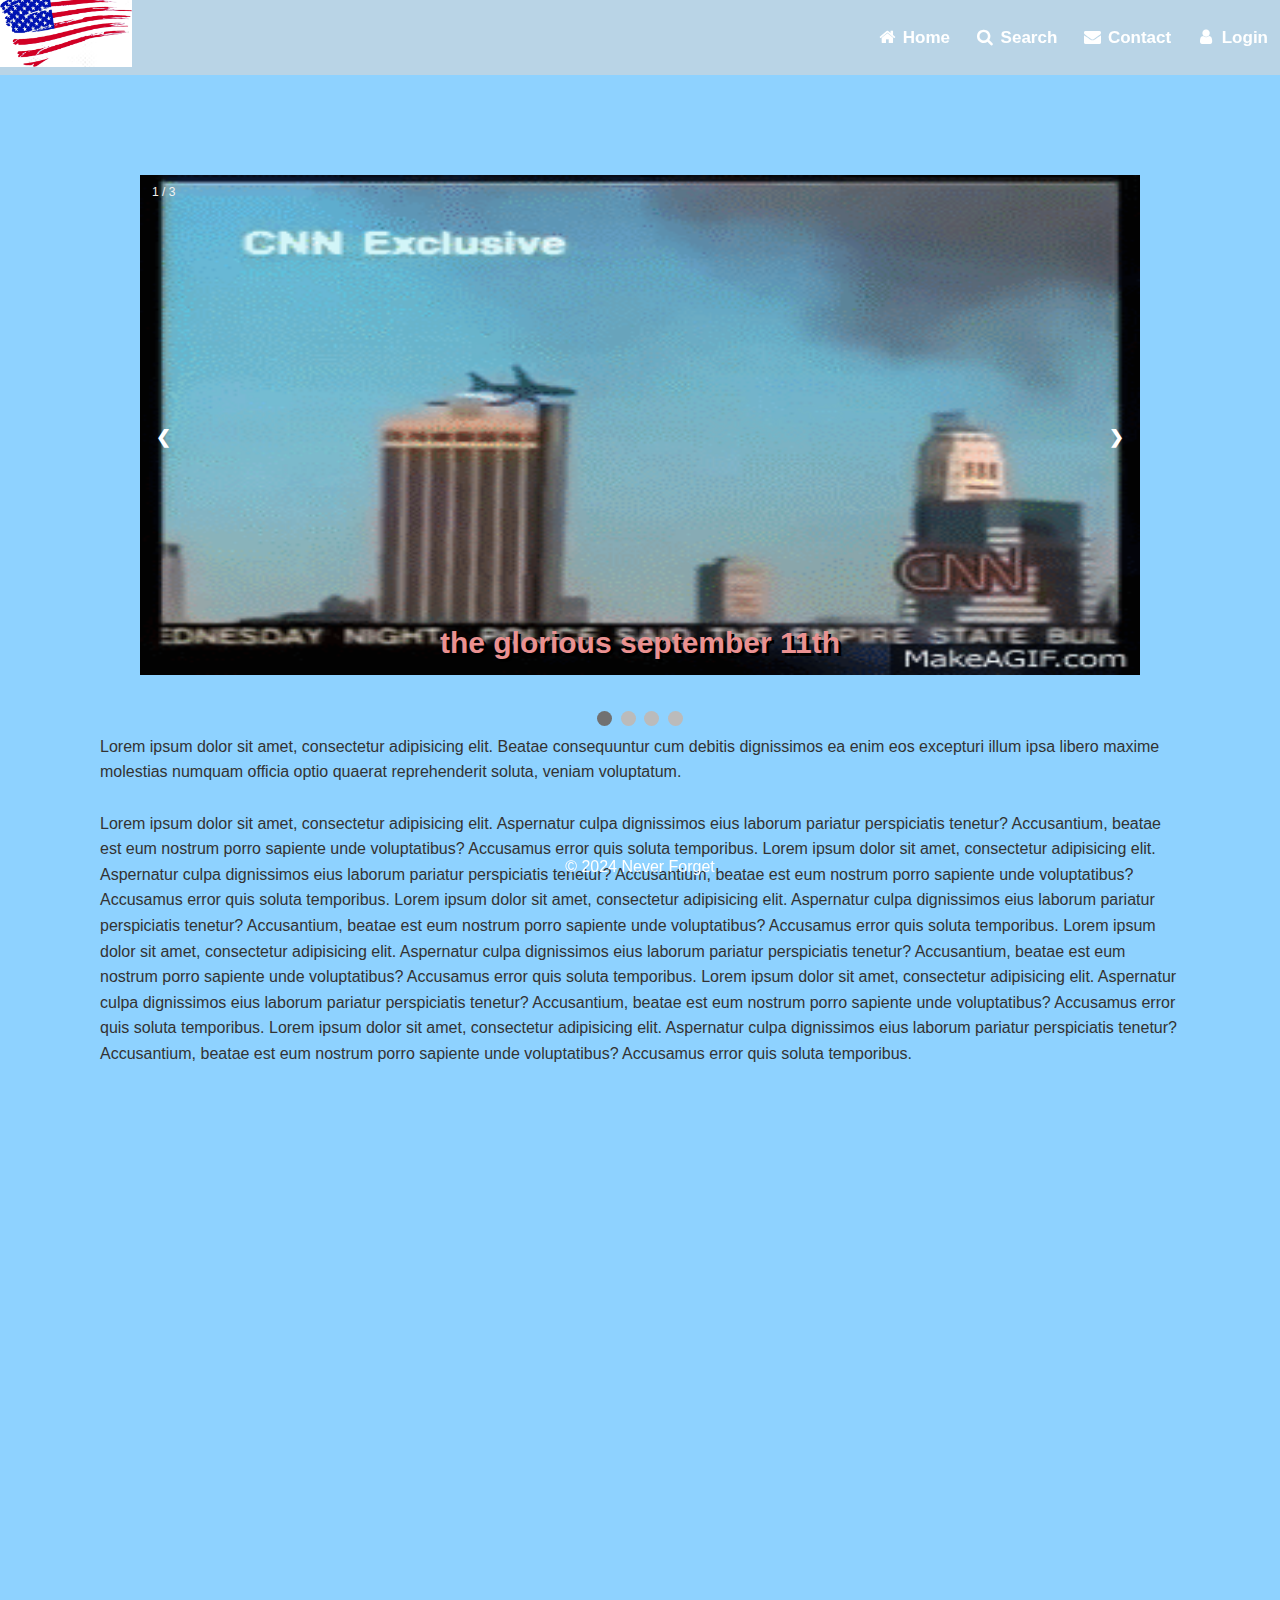
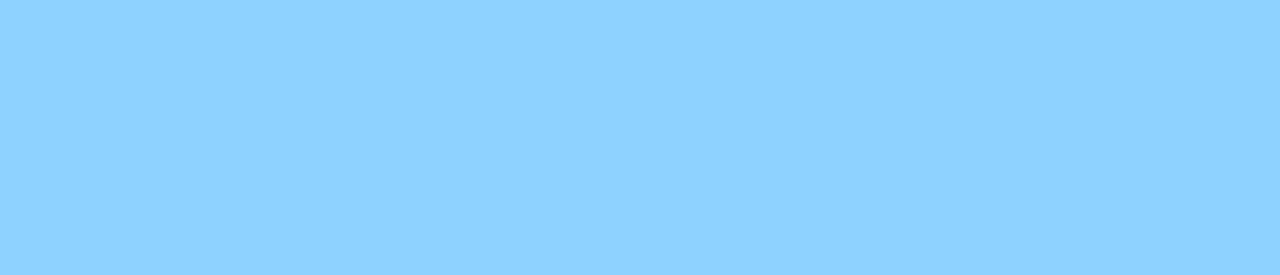
==== HTML/index.html @ 96ec8a57 "login and sign up" ====
<!DOCTYPE html>
<html lang="en">
<head >
    <meta charset="UTF-8">
    <meta name="viewport" content="width=device-width, initial-scale=1.0">
    <title>My Online Shop</title>
    <link rel="stylesheet" href="../CSS/main%20style.css">
    <link rel="stylesheet" href="https://cdnjs.cloudflare.com/ajax/libs/font-awesome/4.7.0/css/font-awesome.min.css">
    <script src="../JS/backgroundScript.js"></script>

</head>
<body>
<header>
<h1>

    <div class="navbar">
        <div>
            <img id="may god bless america" src="../IMAGES/logo.png">
        </div>
        <div>

            <a href="login.html" target="_self"><i class="fa fa-fw fa-user"></i> Login</a>
            <a href="#"><i class="fa fa-fw fa-envelope"></i> Contact</a>
            <a href="#"><i class="fa fa-fw fa-search"></i> Search</a>
            <a class="#" href="#"><i class="fa fa-fw fa-home"></i> Home</a>
        </div>
    </div>
</h1>
</header>

<main style="padding: 100px" class="content">
    <div align="center">
        <div class="slideshow-container">

            <!-- Full-width images with number and caption text -->
            <div class="mySlides fade">
                <div class="numbertext">1 / 3</div>
                <img src="../IMAGES/9_11_WTC_South_Tower_Plane_Crash.gif" style="width:100%; height: 500px;" >
                <div class="text">the glorious september 11th</div>
            </div>

            <div class="mySlides fade">
                <div class="numbertext">2 / 3</div>
                <img src="../IMAGES/great%20depression.webp" style="width:100%; height: 500px;">
                <div class="text">the great depression &hearts;</div>
            </div>

            <div class="mySlides fade">
                <div class="numbertext">3 / 3</div>
                <img src="../IMAGES/kennedy%20snip.gif" style="width:100%; height: 500px;">
                <div class="text">kennedy head blown into bits </div>
            </div>

            <div class="mySlides fade">
                <div class="numbertext">4 / 4</div>
                <iframe STYLE="width: 100%; height:500px;" width="560" height="315" src="https://www.youtube.com/embed/mQ5khClAFIo" frameborder="0"
                        allow="accelerometer; autoplay; clipboard-write; encrypted-media; gyroscope; picture-in-picture"
                        allowfullscreen></iframe>
                <div class="text">GET UP COCK SUCKERS IT'S ALL OVER</div>
            </div>



            <!-- Next and previous buttons -->
            <a class="prev" onclick="plusSlides(-1)">&#10094;</a>
            <a class="next" onclick="plusSlides(1)">&#10095;</a>
        </div>
        <br>

        <!-- The dots/circles -->
        <div style="text-align:center">
            <span class="dot" onclick="currentSlide(1)"></span>
            <span class="dot" onclick="currentSlide(2)"></span>
            <span class="dot" onclick="currentSlide(3)"></span>
            <span class="dot" onclick="currentSlide(4)"></span>
        </div>
    </div>
    <div>
        <p>
            Lorem ipsum dolor sit amet, consectetur adipisicing elit. Beatae consequuntur cum debitis dignissimos ea enim eos excepturi illum ipsa libero maxime molestias numquam officia optio quaerat reprehenderit soluta, veniam voluptatum.
            <br>
            <br>
            Lorem ipsum dolor sit amet, consectetur adipisicing elit. Aspernatur culpa dignissimos eius laborum pariatur perspiciatis tenetur? Accusantium, beatae est eum nostrum porro sapiente unde voluptatibus? Accusamus error quis soluta temporibus.
            Lorem ipsum dolor sit amet, consectetur adipisicing elit. Aspernatur culpa dignissimos eius laborum pariatur perspiciatis tenetur? Accusantium, beatae est eum nostrum porro sapiente unde voluptatibus? Accusamus error quis soluta temporibus.
            Lorem ipsum dolor sit amet, consectetur adipisicing elit. Aspernatur culpa dignissimos eius laborum pariatur perspiciatis tenetur? Accusantium, beatae est eum nostrum porro sapiente unde voluptatibus? Accusamus error quis soluta temporibus.
            Lorem ipsum dolor sit amet, consectetur adipisicing elit. Aspernatur culpa dignissimos eius laborum pariatur perspiciatis tenetur? Accusantium, beatae est eum nostrum porro sapiente unde voluptatibus? Accusamus error quis soluta temporibus.
            Lorem ipsum dolor sit amet, consectetur adipisicing elit. Aspernatur culpa dignissimos eius laborum pariatur perspiciatis tenetur? Accusantium, beatae est eum nostrum porro sapiente unde voluptatibus? Accusamus error quis soluta temporibus.
            Lorem ipsum dolor sit amet, consectetur adipisicing elit. Aspernatur culpa dignissimos eius laborum pariatur perspiciatis tenetur? Accusantium, beatae est eum nostrum porro sapiente unde voluptatibus? Accusamus error quis soluta temporibus.
        </p>
    </div>
</main>

<footer>
    <p>&copy; 2024 Never Forget</p>
</footer>
<script src="../JS/slideshow.js"></script>
</body>
</html>
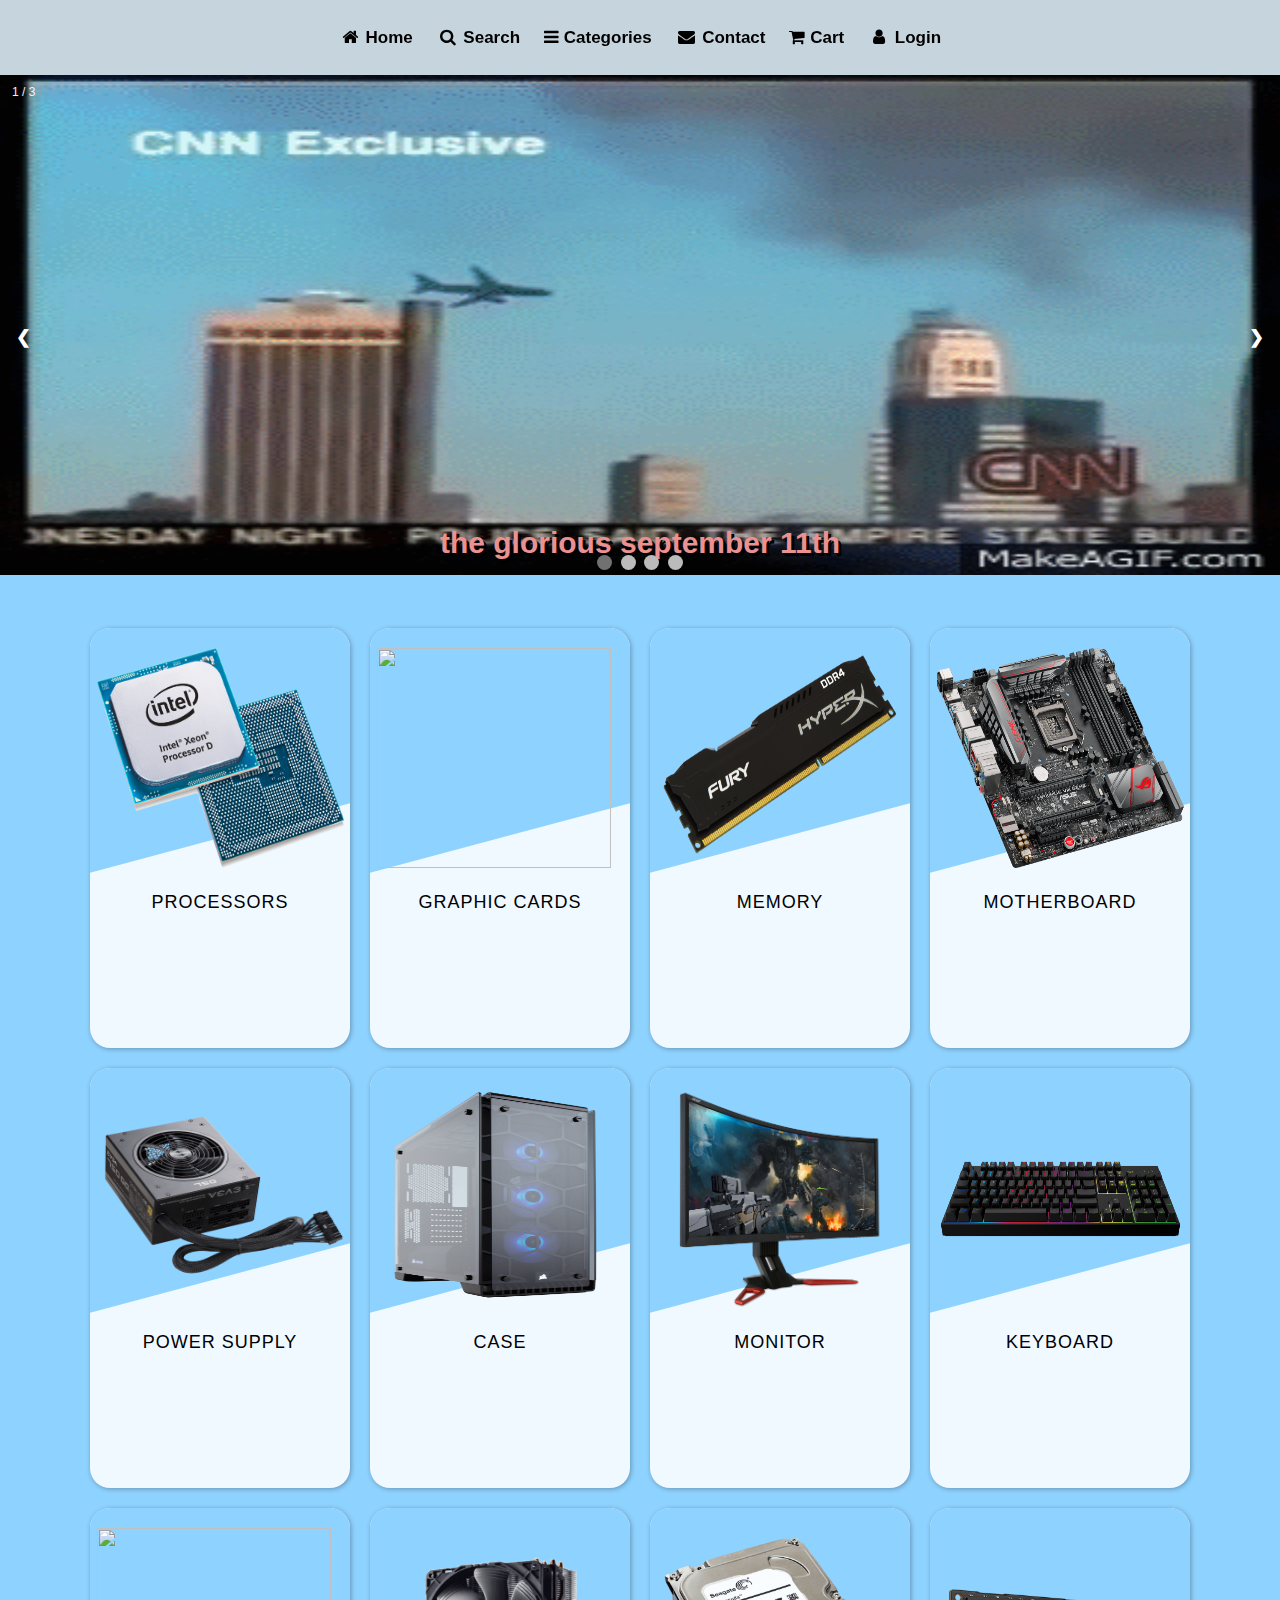
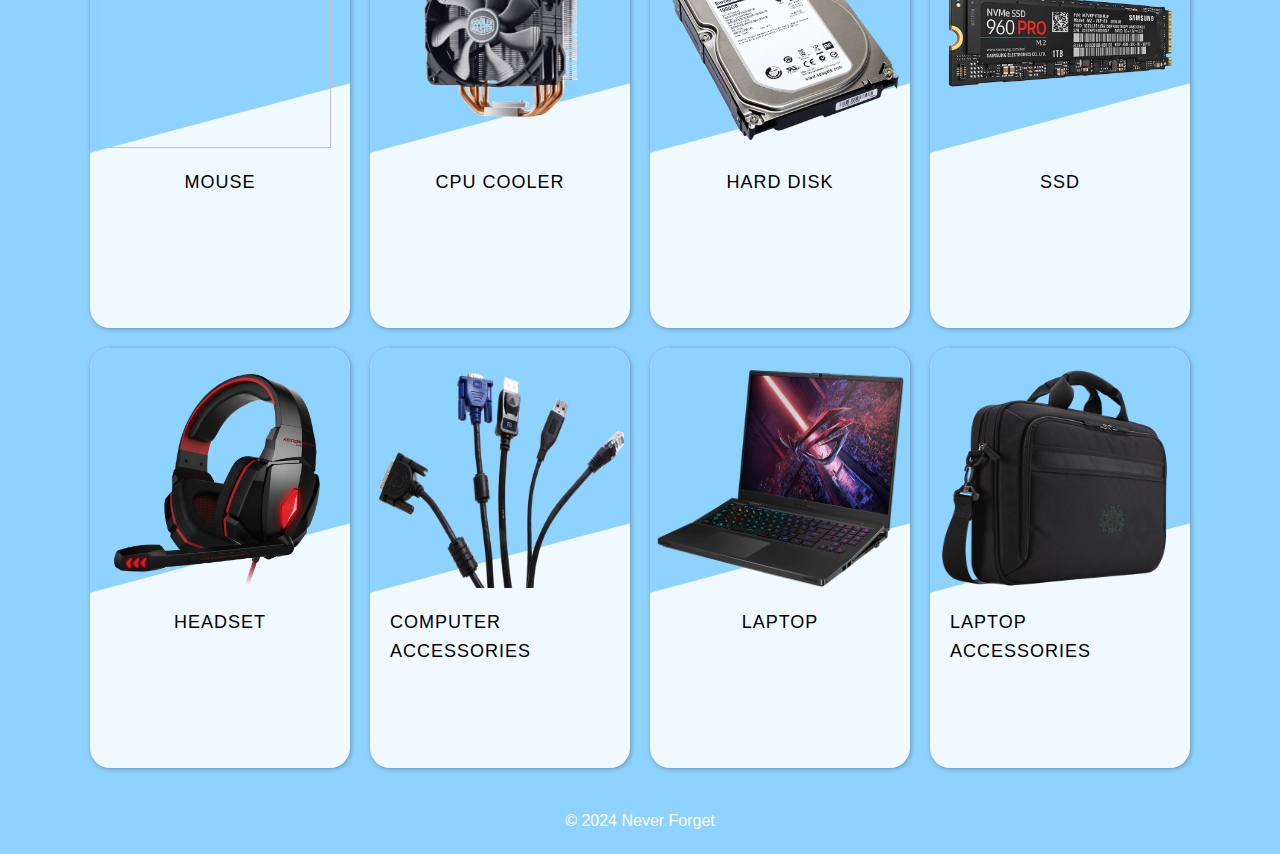
==== commit 229aaff4: "Minor changes" ====
--- a/HTML/index.html
+++ b/HTML/index.html
@@ -15,20 +15,23 @@
 
     <div class="navbar">
         <div>
-            <img id="may god bless america" src="../IMAGES/logo.png">
+
+            <a class="#" href="#"><i class="fa fa-fw fa-home"></i> Home</a>
+            <a href="#"><i class="fa fa-fw fa-search"></i> Search</a>
+            <a href="#"><i class="fa fa-bars" aria-hidden="true"></i> Categories</a>
+            <a target="_blank" href="https://www.facebook.com"><i class="fa fa-fw fa-envelope"></i> Contact</a>
+            <a class="#" href="#"><i class="fa fa-shopping-cart" aria-hidden="true"></i> Cart</a>
+            <a style="justify-self: end" href="login.html" target="_self"><i class="fa fa-fw fa-user"></i> Login</a>
         </div>
-        <div>
-
-            <a href="login.html" target="_self"><i class="fa fa-fw fa-user"></i> Login</a>
-            <a href="#"><i class="fa fa-fw fa-envelope"></i> Contact</a>
-            <a href="#"><i class="fa fa-fw fa-search"></i> Search</a>
-            <a class="#" href="#"><i class="fa fa-fw fa-home"></i> Home</a>
-        </div>
+        <div id="test"></div>
+<!--        <div>-->
+<!--            <img id="may god bless america" src="../IMAGES/logo.png">-->
+<!--        </div>-->
     </div>
 </h1>
 </header>
 
-<main style="padding: 100px" class="content">
+<main style="padding-top: 75px" class="content">
     <div align="center">
         <div class="slideshow-container">
 
@@ -59,34 +62,222 @@
                 <div class="text">GET UP COCK SUCKERS IT'S ALL OVER</div>
             </div>
 
-
-
             <!-- Next and previous buttons -->
             <a class="prev" onclick="plusSlides(-1)">&#10094;</a>
             <a class="next" onclick="plusSlides(1)">&#10095;</a>
+
+            <!-- The dots/circles -->
+            <div class="dots" style="text-align:center">
+                <span class="dot" onclick="currentSlide(1)"></span>
+                <span class="dot" onclick="currentSlide(2)"></span>
+                <span class="dot" onclick="currentSlide(3)"></span>
+                <span class="dot" onclick="currentSlide(4)"></span>
+            </div>
         </div>
         <br>
 
-        <!-- The dots/circles -->
-        <div style="text-align:center">
-            <span class="dot" onclick="currentSlide(1)"></span>
-            <span class="dot" onclick="currentSlide(2)"></span>
-            <span class="dot" onclick="currentSlide(3)"></span>
-            <span class="dot" onclick="currentSlide(4)"></span>
-        </div>
-    </div>
-    <div>
-        <p>
-            Lorem ipsum dolor sit amet, consectetur adipisicing elit. Beatae consequuntur cum debitis dignissimos ea enim eos excepturi illum ipsa libero maxime molestias numquam officia optio quaerat reprehenderit soluta, veniam voluptatum.
-            <br>
-            <br>
-            Lorem ipsum dolor sit amet, consectetur adipisicing elit. Aspernatur culpa dignissimos eius laborum pariatur perspiciatis tenetur? Accusantium, beatae est eum nostrum porro sapiente unde voluptatibus? Accusamus error quis soluta temporibus.
-            Lorem ipsum dolor sit amet, consectetur adipisicing elit. Aspernatur culpa dignissimos eius laborum pariatur perspiciatis tenetur? Accusantium, beatae est eum nostrum porro sapiente unde voluptatibus? Accusamus error quis soluta temporibus.
-            Lorem ipsum dolor sit amet, consectetur adipisicing elit. Aspernatur culpa dignissimos eius laborum pariatur perspiciatis tenetur? Accusantium, beatae est eum nostrum porro sapiente unde voluptatibus? Accusamus error quis soluta temporibus.
-            Lorem ipsum dolor sit amet, consectetur adipisicing elit. Aspernatur culpa dignissimos eius laborum pariatur perspiciatis tenetur? Accusantium, beatae est eum nostrum porro sapiente unde voluptatibus? Accusamus error quis soluta temporibus.
-            Lorem ipsum dolor sit amet, consectetur adipisicing elit. Aspernatur culpa dignissimos eius laborum pariatur perspiciatis tenetur? Accusantium, beatae est eum nostrum porro sapiente unde voluptatibus? Accusamus error quis soluta temporibus.
-            Lorem ipsum dolor sit amet, consectetur adipisicing elit. Aspernatur culpa dignissimos eius laborum pariatur perspiciatis tenetur? Accusantium, beatae est eum nostrum porro sapiente unde voluptatibus? Accusamus error quis soluta temporibus.
-        </p>
+
+        <table cellspacing="20px">
+            <tr>
+                <td>
+                    <div class="card">
+                        <div class="imgBox">
+                            <img src="../IMAGES/cpu.png" class="mouse">
+                        </div>
+                        <div class="contentBox">
+                            <h3>Processors</h3>
+                            <a href="cpu.html" class="browse">Browse</a>
+                        </div>
+                    </div>
+                </td>
+
+                <td>
+                    <div class="card">
+                        <div class="imgBox">
+                            <img src="../IMAGES/gpu.png" class="mouse">
+                        </div>
+                        <div class="contentBox">
+                            <h3>Graphic cards</h3>
+                            <a href="cpu.html" class="browse">Browse</a>
+                        </div>
+                    </div>
+                </td>
+
+                <td>
+                    <div class="card">
+                        <div class="imgBox">
+                            <img src="../IMAGES/ram.png" class="mouse">
+                        </div>
+                        <div class="contentBox">
+                            <h3>Memory</h3>
+                            <a href="cpu.html" class="browse">Browse</a>
+                        </div>
+                    </div>
+                </td>
+
+                <td>
+                    <div class="card">
+                        <div class="imgBox">
+                            <img src="../IMAGES/motherboard.png" class="mouse">
+                        </div>
+                        <div class="contentBox">
+                            <h3>Motherboard</h3>
+                            <a href="cpu.html" class="browse">Browse</a>
+                        </div>
+                    </div>
+                </td>
+            </tr>
+
+            <tr>
+                <td>
+                    <div class="card">
+                        <div class="imgBox">
+                            <img src="../IMAGES/power.png" class="mouse">
+                        </div>
+                        <div class="contentBox">
+                            <h3>Power supply</h3>
+                            <a href="cpu.html" class="browse">Browse</a>
+                        </div>
+                    </div>
+                </td>
+
+                <td>
+                    <div class="card">
+                        <div class="imgBox">
+                            <img src="../IMAGES/case.png" class="mouse">
+                        </div>
+                        <div class="contentBox">
+                            <h3>Case</h3>
+                            <a href="cpu.html" class="browse">Browse</a>
+                        </div>
+                    </div>
+                </td>
+
+                <td>
+                    <div class="card">
+                        <div class="imgBox">
+                            <img src="../IMAGES/monitor.png" class="mouse">
+                        </div>
+                        <div class="contentBox">
+                            <h3>Monitor</h3>
+                            <a href="cpu.html" class="browse">Browse</a>
+                        </div>
+                    </div>
+                </td>
+
+                <td>
+                    <div class="card">
+                        <div class="imgBox">
+                            <img src="../IMAGES/keyboard.png" class="mouse">
+                        </div>
+                        <div class="contentBox">
+                            <h3>Keyboard</h3>
+                            <a href="cpu.html" class="browse">Browse</a>
+                        </div>
+                    </div>
+                </td>
+            </tr>
+
+            <tr>
+                <td>
+                    <div class="card">
+                        <div class="imgBox">
+                            <img src="../IMAGES/mouse.png" class="mouse">
+                        </div>
+                        <div class="contentBox">
+                            <h3>Mouse</h3>
+                            <a href="cpu.html" class="browse">Browse</a>
+                        </div>
+                    </div>
+                </td>
+
+                <td>
+                    <div class="card">
+                        <div class="imgBox">
+                            <img src="../IMAGES/cooler.png" class="mouse">
+                        </div>
+                        <div class="contentBox">
+                            <h3>Cpu cooler</h3>
+                            <a href="cpu.html" class="browse">Browse</a>
+                        </div>
+                    </div>
+                </td>
+
+                <td>
+                    <div class="card">
+                        <div class="imgBox">
+                            <img src="../IMAGES/harddrive.png" class="mouse">
+                        </div>
+                        <div class="contentBox">
+                            <h3>Hard disk</h3>
+                            <a href="cpu.html" class="browse">Browse</a>
+                        </div>
+                    </div>
+                </td>
+
+                <td>
+                    <div class="card">
+                        <div class="imgBox">
+                            <img src="../IMAGES/ssd.png" class="mouse">
+                        </div>
+                        <div class="contentBox">
+                            <h3>Ssd</h3>
+                            <a href="cpu.html" class="browse">Browse</a>
+                        </div>
+                    </div>
+                </td>
+            </tr>
+
+            <tr>
+                <td>
+                    <div class="card">
+                        <div class="imgBox">
+                            <img src="../IMAGES/headset.png" class="mouse">
+                        </div>
+                        <div class="contentBox">
+                            <h3>Headset</h3>
+                            <a href="cpu.html" class="browse">Browse</a>
+                        </div>
+                    </div>
+                </td>
+
+                <td>
+                    <div class="card">
+                        <div class="imgBox">
+                            <img src="../IMAGES/pcacc.png" class="mouse">
+                        </div>
+                        <div class="contentBox">
+                            <h3>Computer accessories</h3>
+                            <a href="cpu.html" class="browse">Browse</a>
+                        </div>
+                    </div>
+                </td>
+
+                <td>
+                    <div class="card">
+                        <div class="imgBox">
+                            <img src="../IMAGES/laptop.png" class="mouse">
+                        </div>
+                        <div class="contentBox">
+                            <h3>Laptop</h3>
+                            <a href="cpu.html" class="browse">Browse</a>
+                        </div>
+                    </div>
+                </td>
+
+                <td>
+                    <div class="card">
+                        <div class="imgBox">
+                            <img src="../IMAGES/laptopacc.png" class="mouse">
+                        </div>
+                        <div class="contentBox">
+                            <h3>Laptop accessories</h3>
+                            <a href="cpu.html" class="browse">Browse</a>
+                        </div>
+                    </div>
+                </td>
+            </tr>
+        </table>
     </div>
 </main>
 
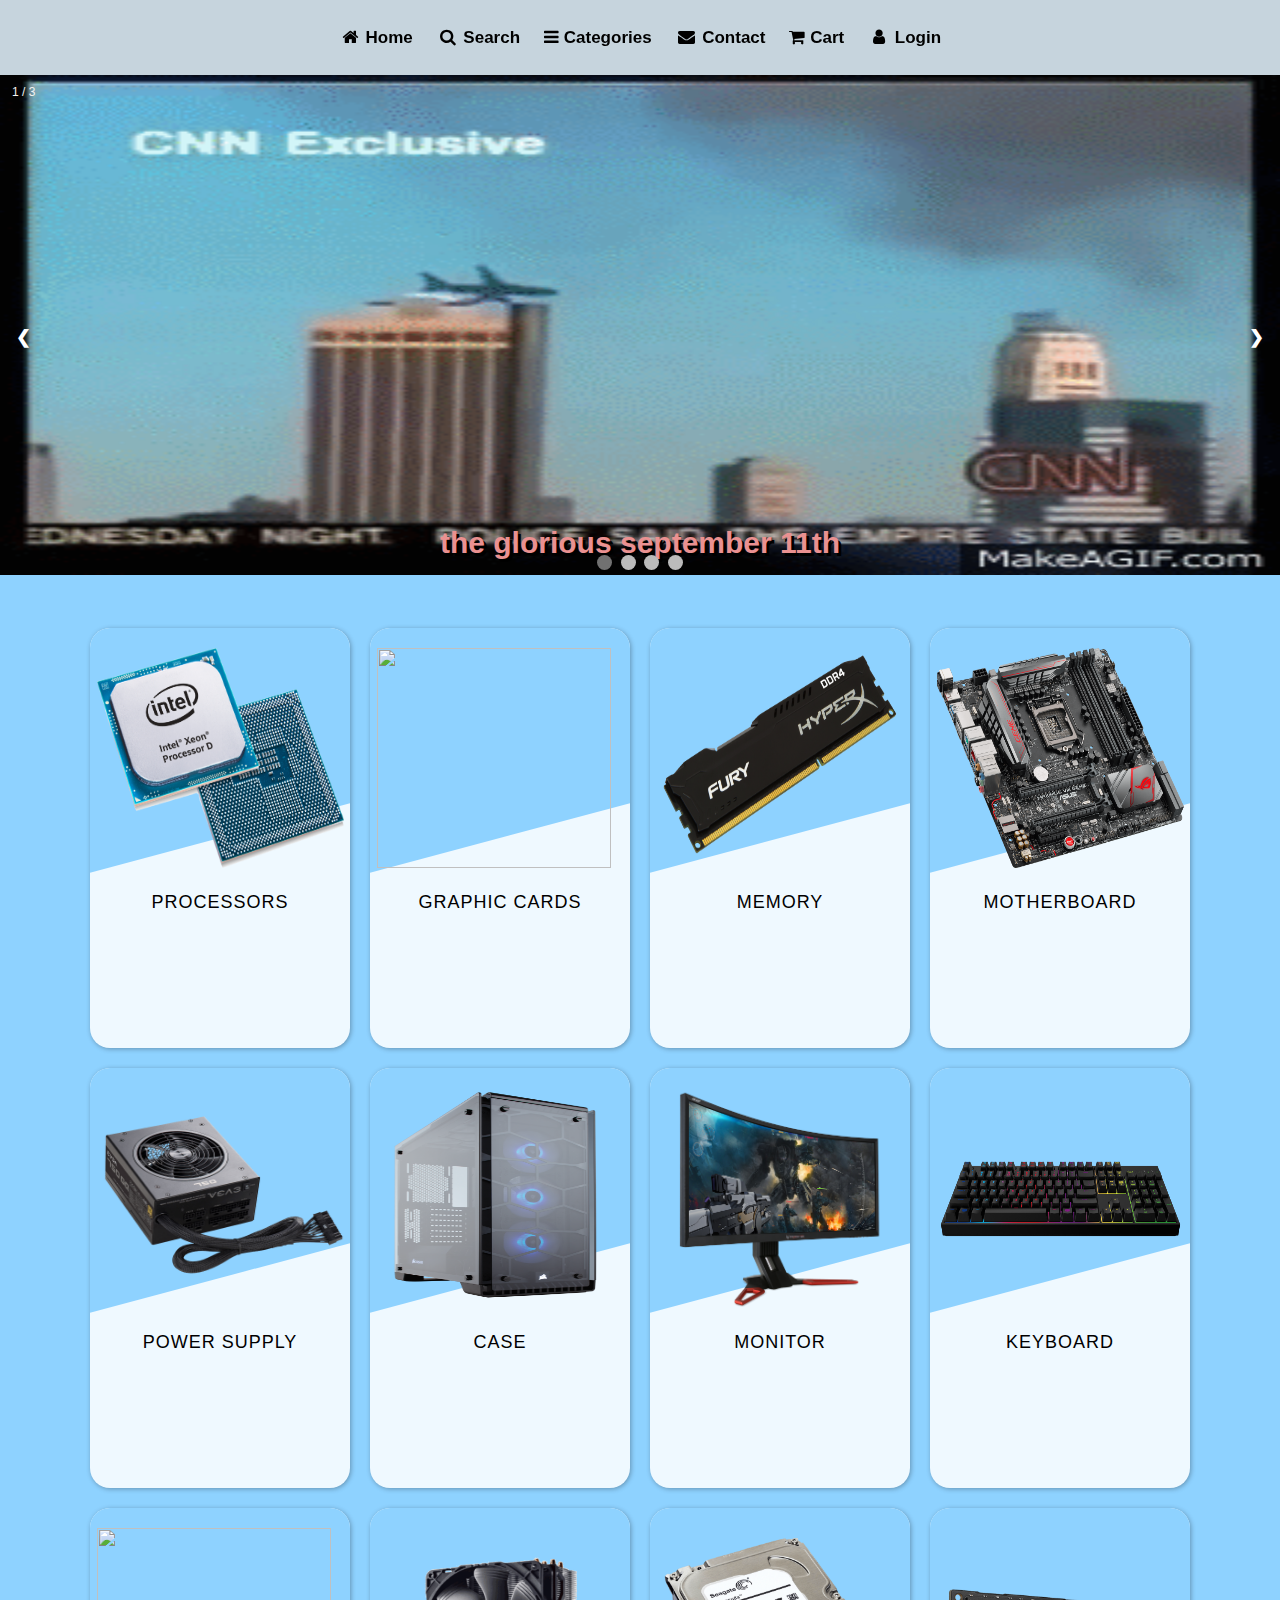
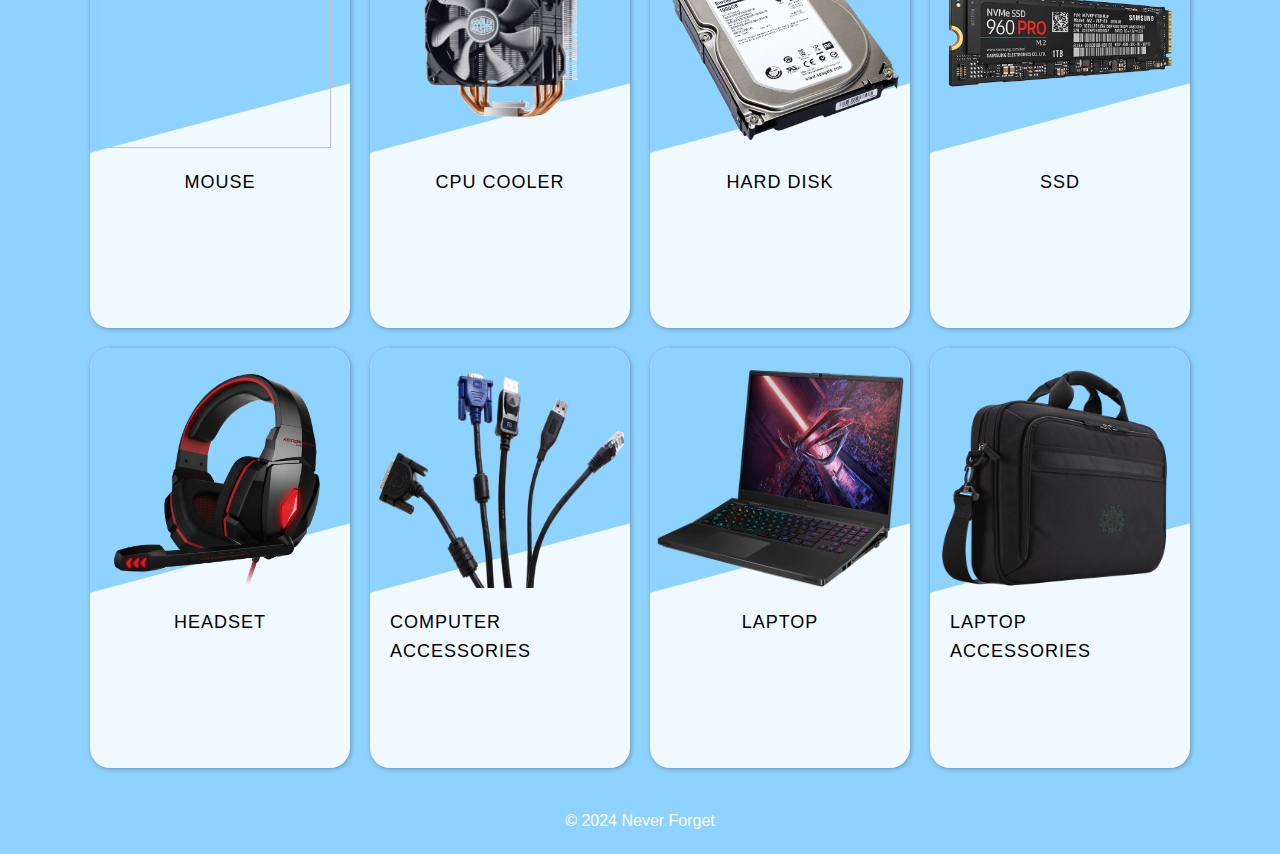
==== commit b93a9845: "Added cart page" ====
--- a/HTML/index.html
+++ b/HTML/index.html
@@ -20,7 +20,7 @@
             <a href="#"><i class="fa fa-fw fa-search"></i> Search</a>
             <a href="#"><i class="fa fa-bars" aria-hidden="true"></i> Categories</a>
             <a target="_blank" href="https://www.facebook.com"><i class="fa fa-fw fa-envelope"></i> Contact</a>
-            <a class="#" href="#"><i class="fa fa-shopping-cart" aria-hidden="true"></i> Cart</a>
+            <a class="#" href="cart.html"><i class="fa fa-shopping-cart" aria-hidden="true"></i> Cart</a>
             <a style="justify-self: end" href="login.html" target="_self"><i class="fa fa-fw fa-user"></i> Login</a>
         </div>
         <div id="test"></div>
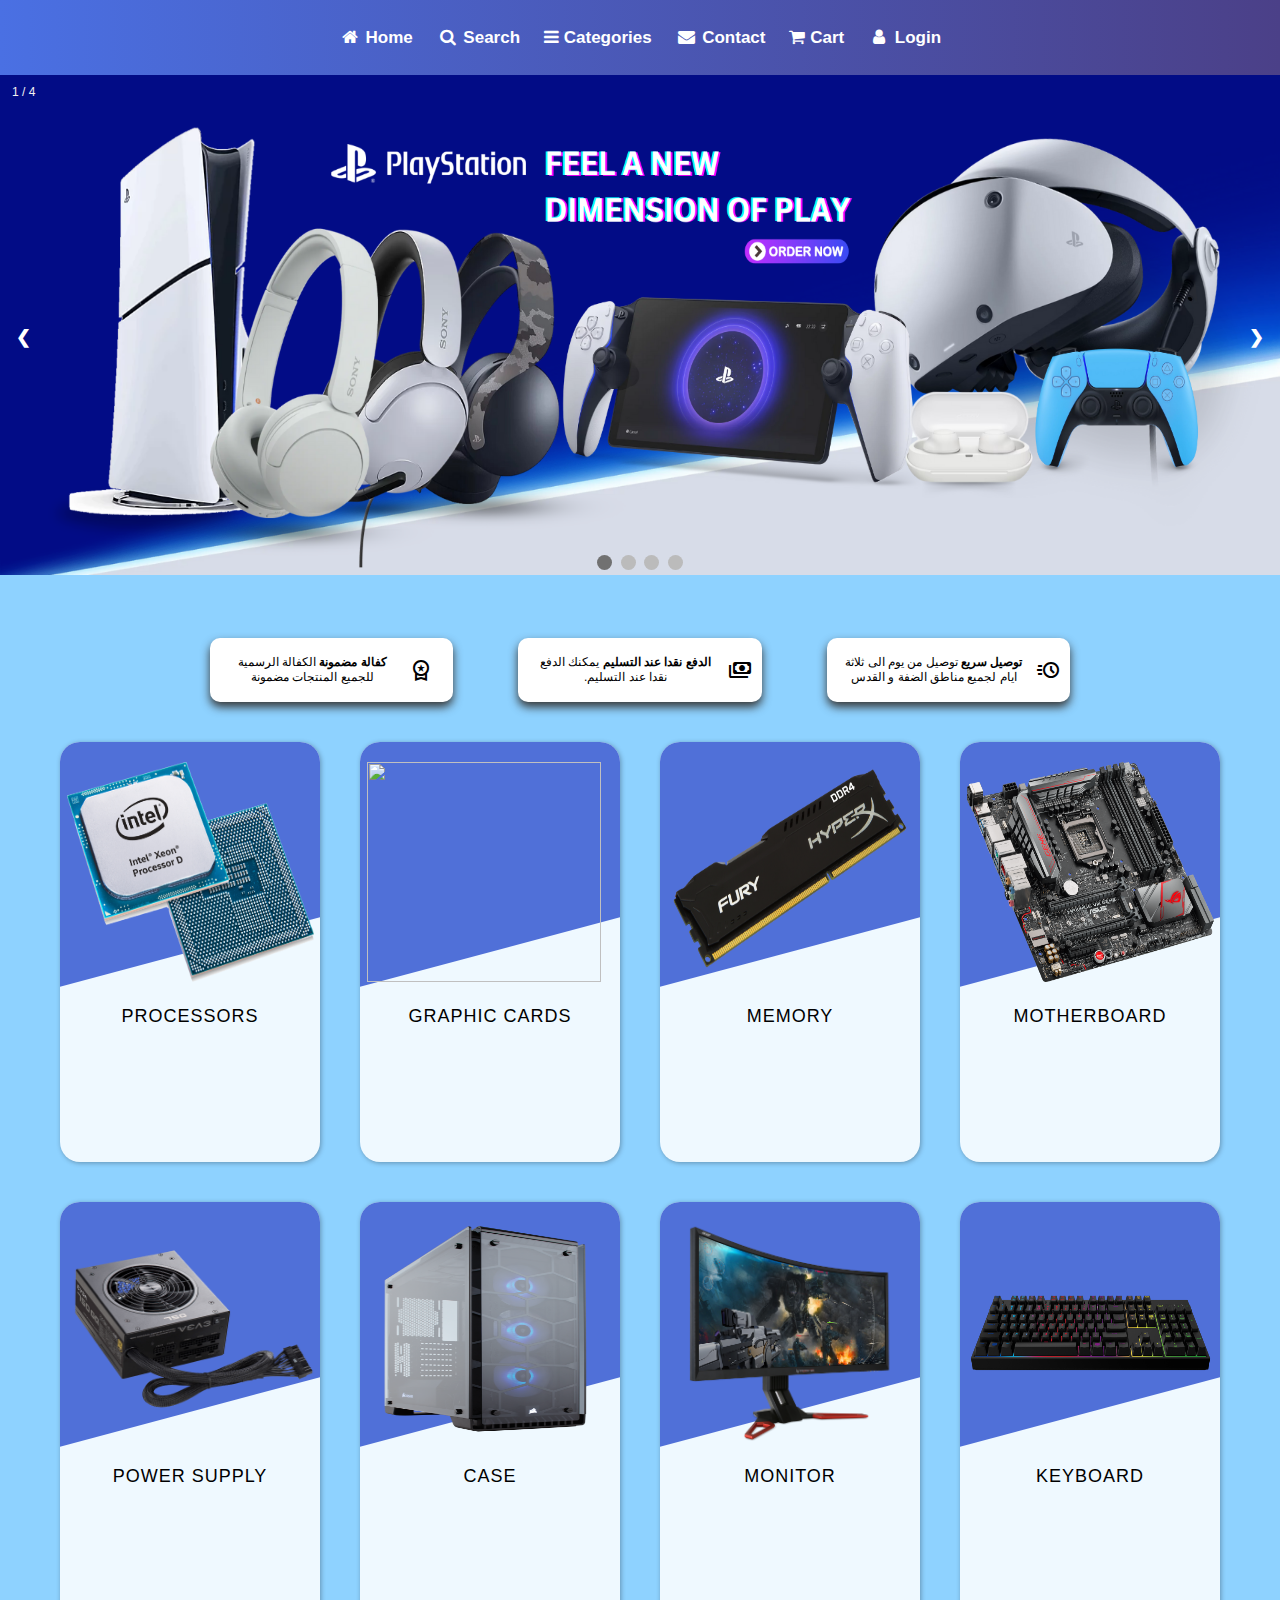
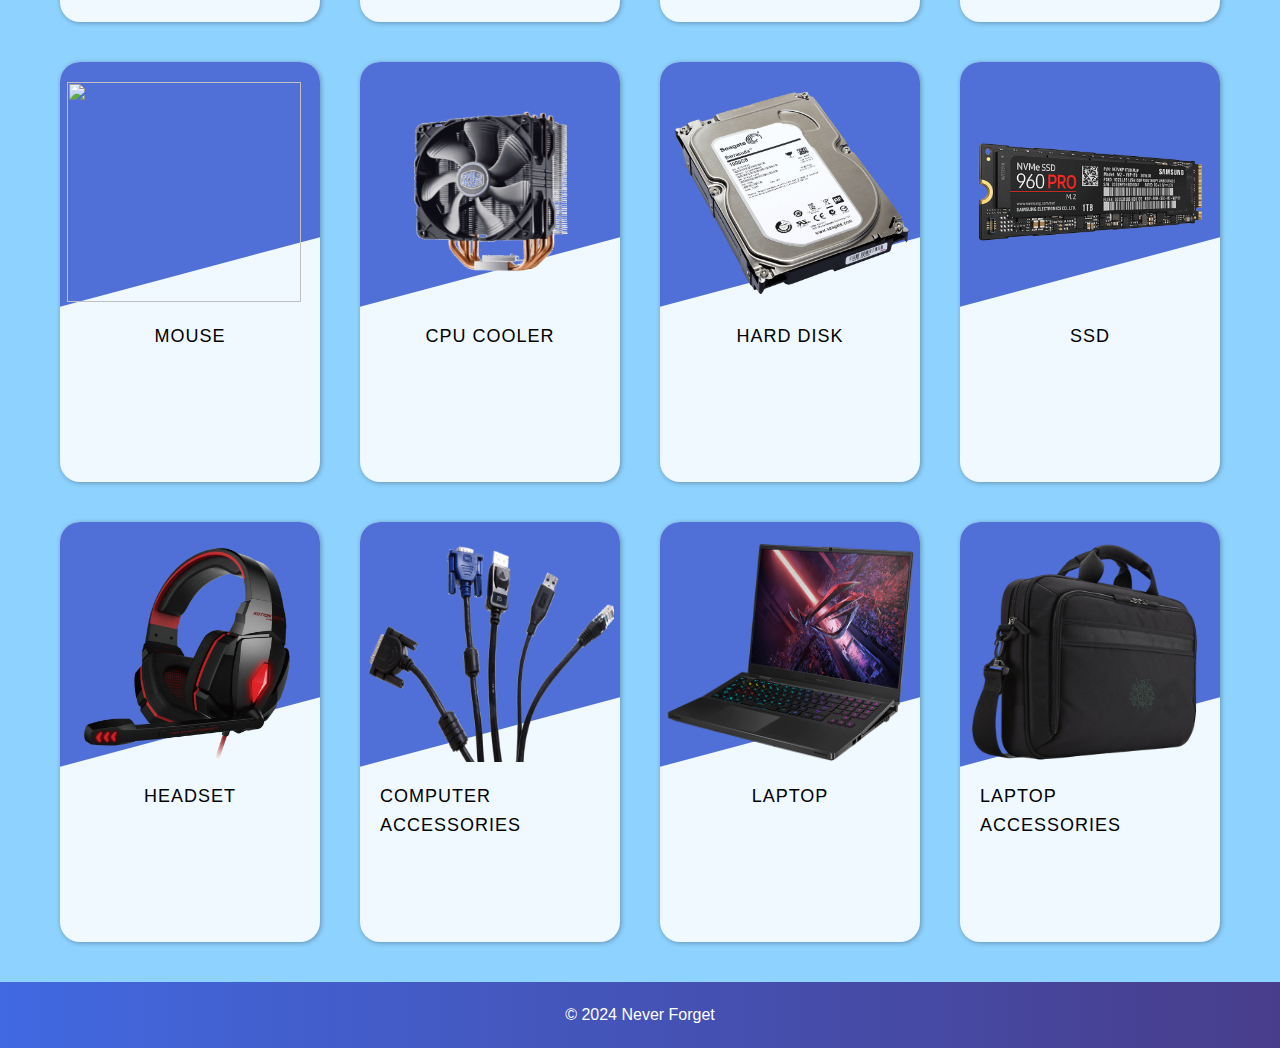
==== commit f90100d4: "card color edit + benefits addition + slideshow edit" ====
--- a/HTML/index.html
+++ b/HTML/index.html
@@ -7,7 +7,7 @@
     <link rel="stylesheet" href="../CSS/main%20style.css">
     <link rel="stylesheet" href="https://cdnjs.cloudflare.com/ajax/libs/font-awesome/4.7.0/css/font-awesome.min.css">
     <script src="../JS/backgroundScript.js"></script>
-
+    <link rel="stylesheet" href="https://fonts.googleapis.com/css2?family=Material+Symbols+Outlined:opsz,wght,FILL,GRAD@20..48,100..700,0..1,-50..200" />
 </head>
 <body>
 <header>
@@ -37,29 +37,31 @@
 
             <!-- Full-width images with number and caption text -->
             <div class="mySlides fade">
-                <div class="numbertext">1 / 3</div>
-                <img src="../IMAGES/9_11_WTC_South_Tower_Plane_Crash.gif" style="width:100%; height: 500px;" >
-                <div class="text">the glorious september 11th</div>
+                <div class="numbertext">1 / 4</div>
+                <img src="../IMAGES/playstation-banner.png" style="width:100%; height: 500px;" >
+                <div class="text"></div>
             </div>
 
             <div class="mySlides fade">
-                <div class="numbertext">2 / 3</div>
-                <img src="../IMAGES/great%20depression.webp" style="width:100%; height: 500px;">
-                <div class="text">the great depression &hearts;</div>
+                <div class="numbertext">2 / 4</div>
+                <img src="../IMAGES/ROG-Ally-2023-RC71L-banner-1.png" style="width:100%; height: 500px;">
+                <div class="text"></div>
             </div>
 
             <div class="mySlides fade">
-                <div class="numbertext">3 / 3</div>
-                <img src="../IMAGES/kennedy%20snip.gif" style="width:100%; height: 500px;">
-                <div class="text">kennedy head blown into bits </div>
+                <div class="numbertext">3 / 4</div>
+                <img src="../IMAGES/Wireless-Controller-banner.png" style="width:100%; height: 500px;">
+                <div class="text"></div>
             </div>
 
             <div class="mySlides fade">
                 <div class="numbertext">4 / 4</div>
-                <iframe STYLE="width: 100%; height:500px;" width="560" height="315" src="https://www.youtube.com/embed/mQ5khClAFIo" frameborder="0"
-                        allow="accelerometer; autoplay; clipboard-write; encrypted-media; gyroscope; picture-in-picture"
-                        allowfullscreen></iframe>
-                <div class="text">GET UP COCK SUCKERS IT'S ALL OVER</div>
+                <iframe style="width:100%; height:500px"
+                        src="https://www.youtube.com/embed/MXDb6pAnFBg?si=n2dXSa6nW0dvcQke"
+                        title="YouTube video player" frameborder="0" allow="accelerometer; autoplay;
+                        clipboard-write; encrypted-media; gyroscope; picture-in-picture; web-share"
+                        referrerpolicy="strict-origin-when-cross-origin" allowfullscreen ></iframe>
+                <div class="text"></div>
             </div>
 
             <!-- Next and previous buttons -->
@@ -75,9 +77,52 @@
             </div>
         </div>
         <br>
-
-
-        <table cellspacing="20px">
+<!--   #############################################################################################     -->
+
+        <div class="bottom-benefit-section">
+            <div class="container">
+
+                <div class="benefit-col">
+                    <div class="ico-wrap">
+                        <span class="material-symbols-outlined" style="padding-right: 10px">
+                        workspace_premium
+                        </span>
+                    </div>
+                    <div class="text-wrap" style="padding-left: 15px">
+                        <strong class="title-text">كفالة مضمونة </strong>
+                        <span>الكفالة  الرسمية للجميع المنتجات مضمونة </span>
+                    </div>
+                </div>
+
+                <div class="benefit-col">
+                    <div class="ico-wrap">
+                        <span class="material-symbols-outlined">
+                        payments
+                        </span>
+                    </div>
+                    <div class="text-wrap" style="padding-left: 15px">
+                        <strong class="title-text">الدفع نقدا عند التسليم</strong>
+                        <span>يمكنك الدفع نقدا عند التسليم.</span>
+                    </div>
+                </div>
+
+                <div class="benefit-col">
+                    <div class="ico-wrap">
+                    <span class="material-symbols-outlined">
+                    acute
+                    </span>
+                    </div>
+                    <div class="text-wrap" style="padding-left: 15px">
+                        <strong class="title-text">توصيل سريع </strong>
+                        <span>توصيل من يوم  الى ثلاثة ايام لجميع مناطق الضفة و القدس </span>
+                    </div>
+                </div>
+
+
+            </div>
+        </div>
+<!---->
+        <table cellspacing="40px">
             <tr>
                 <td>
                     <div class="card">
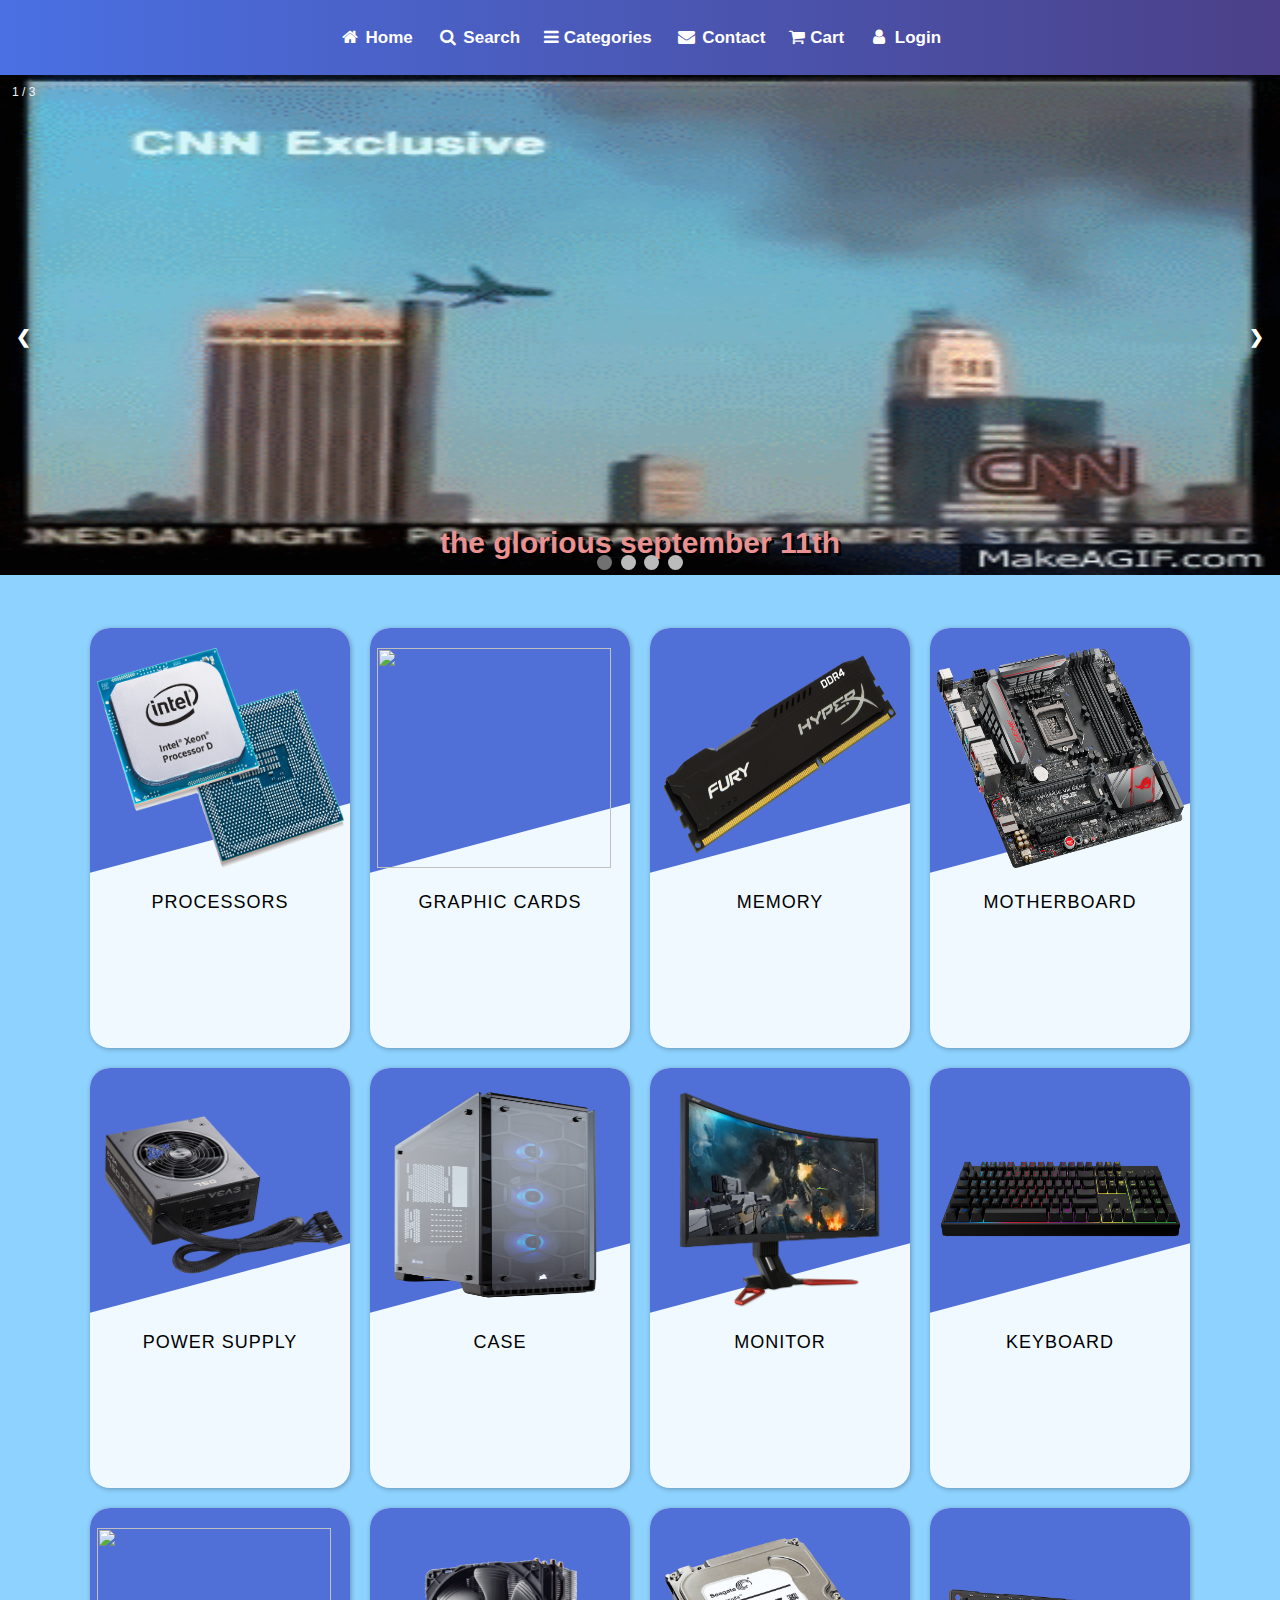
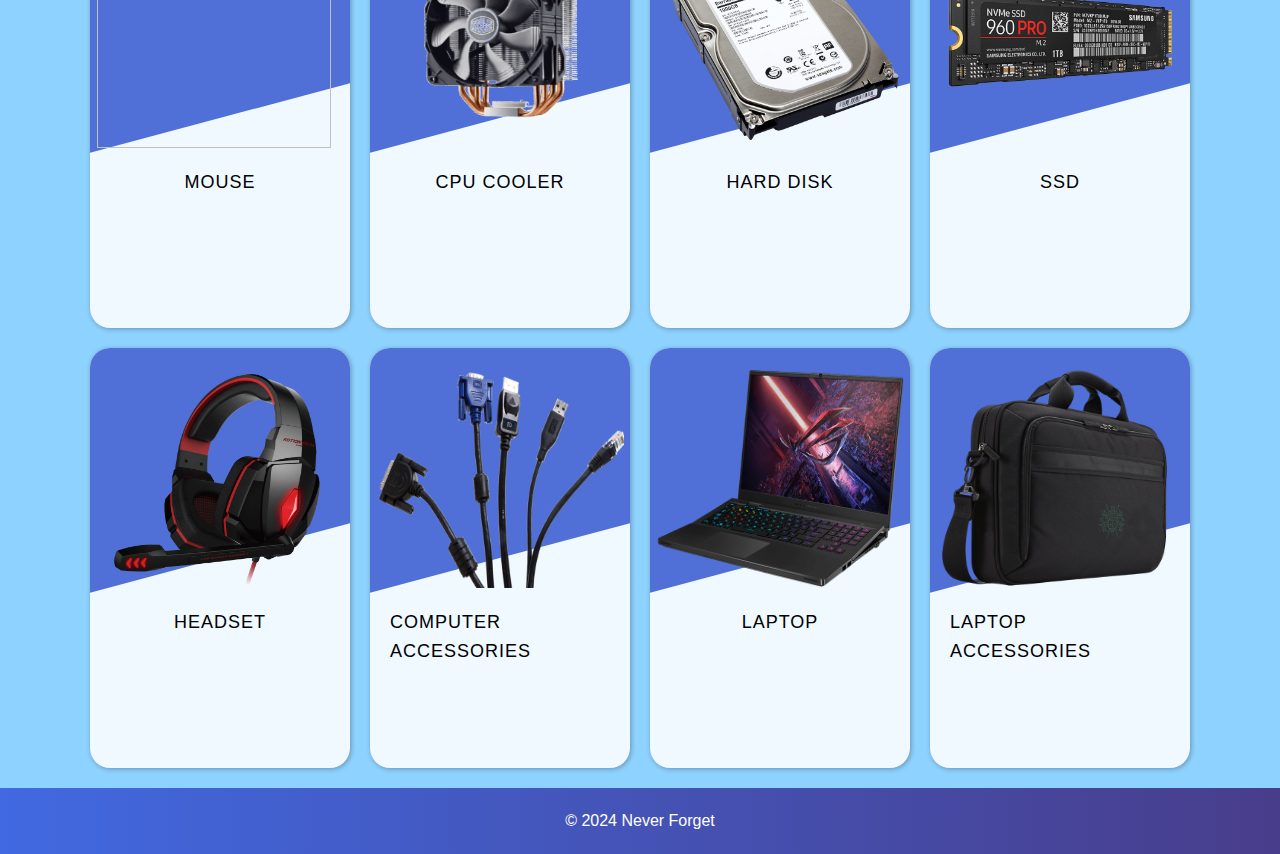
==== commit 11445359: "Account info page + drop down menu" ====
--- a/HTML/index.html
+++ b/HTML/index.html
@@ -7,7 +7,7 @@
     <link rel="stylesheet" href="../CSS/main%20style.css">
     <link rel="stylesheet" href="https://cdnjs.cloudflare.com/ajax/libs/font-awesome/4.7.0/css/font-awesome.min.css">
     <script src="../JS/backgroundScript.js"></script>
-    <link rel="stylesheet" href="https://fonts.googleapis.com/css2?family=Material+Symbols+Outlined:opsz,wght,FILL,GRAD@20..48,100..700,0..1,-50..200" />
+
 </head>
 <body>
 <header>
@@ -16,7 +16,7 @@
     <div class="navbar">
         <div>
 
-            <a class="#" href="#"><i class="fa fa-fw fa-home"></i> Home</a>
+            <a class="#" href="index.html"><i class="fa fa-fw fa-home"></i> Home</a>
             <a href="#"><i class="fa fa-fw fa-search"></i> Search</a>
             <a href="#"><i class="fa fa-bars" aria-hidden="true"></i> Categories</a>
             <a target="_blank" href="https://www.facebook.com"><i class="fa fa-fw fa-envelope"></i> Contact</a>
@@ -37,31 +37,29 @@
 
             <!-- Full-width images with number and caption text -->
             <div class="mySlides fade">
-                <div class="numbertext">1 / 4</div>
-                <img src="../IMAGES/playstation-banner.png" style="width:100%; height: 500px;" >
-                <div class="text"></div>
-            </div>
-
-            <div class="mySlides fade">
-                <div class="numbertext">2 / 4</div>
-                <img src="../IMAGES/ROG-Ally-2023-RC71L-banner-1.png" style="width:100%; height: 500px;">
-                <div class="text"></div>
-            </div>
-
-            <div class="mySlides fade">
-                <div class="numbertext">3 / 4</div>
-                <img src="../IMAGES/Wireless-Controller-banner.png" style="width:100%; height: 500px;">
-                <div class="text"></div>
+                <div class="numbertext">1 / 3</div>
+                <img src="../IMAGES/9_11_WTC_South_Tower_Plane_Crash.gif" style="width:100%; height: 500px;" >
+                <div class="text">the glorious september 11th</div>
+            </div>
+
+            <div class="mySlides fade">
+                <div class="numbertext">2 / 3</div>
+                <img src="../IMAGES/great%20depression.webp" style="width:100%; height: 500px;">
+                <div class="text">the great depression &hearts;</div>
+            </div>
+
+            <div class="mySlides fade">
+                <div class="numbertext">3 / 3</div>
+                <img src="../IMAGES/kennedy%20snip.gif" style="width:100%; height: 500px;">
+                <div class="text">kennedy head blown into bits </div>
             </div>
 
             <div class="mySlides fade">
                 <div class="numbertext">4 / 4</div>
-                <iframe style="width:100%; height:500px"
-                        src="https://www.youtube.com/embed/MXDb6pAnFBg?si=n2dXSa6nW0dvcQke"
-                        title="YouTube video player" frameborder="0" allow="accelerometer; autoplay;
-                        clipboard-write; encrypted-media; gyroscope; picture-in-picture; web-share"
-                        referrerpolicy="strict-origin-when-cross-origin" allowfullscreen ></iframe>
-                <div class="text"></div>
+                <iframe STYLE="width: 100%; height:500px;" width="560" height="315" src="https://www.youtube.com/embed/mQ5khClAFIo" frameborder="0"
+                        allow="accelerometer; autoplay; clipboard-write; encrypted-media; gyroscope; picture-in-picture"
+                        allowfullscreen></iframe>
+                <div class="text">GET UP COCK SUCKERS IT'S ALL OVER</div>
             </div>
 
             <!-- Next and previous buttons -->
@@ -77,52 +75,9 @@
             </div>
         </div>
         <br>
-<!--   #############################################################################################     -->
-
-        <div class="bottom-benefit-section">
-            <div class="container">
-
-                <div class="benefit-col">
-                    <div class="ico-wrap">
-                        <span class="material-symbols-outlined" style="padding-right: 10px">
-                        workspace_premium
-                        </span>
-                    </div>
-                    <div class="text-wrap" style="padding-left: 15px">
-                        <strong class="title-text">كفالة مضمونة </strong>
-                        <span>الكفالة  الرسمية للجميع المنتجات مضمونة </span>
-                    </div>
-                </div>
-
-                <div class="benefit-col">
-                    <div class="ico-wrap">
-                        <span class="material-symbols-outlined">
-                        payments
-                        </span>
-                    </div>
-                    <div class="text-wrap" style="padding-left: 15px">
-                        <strong class="title-text">الدفع نقدا عند التسليم</strong>
-                        <span>يمكنك الدفع نقدا عند التسليم.</span>
-                    </div>
-                </div>
-
-                <div class="benefit-col">
-                    <div class="ico-wrap">
-                    <span class="material-symbols-outlined">
-                    acute
-                    </span>
-                    </div>
-                    <div class="text-wrap" style="padding-left: 15px">
-                        <strong class="title-text">توصيل سريع </strong>
-                        <span>توصيل من يوم  الى ثلاثة ايام لجميع مناطق الضفة و القدس </span>
-                    </div>
-                </div>
-
-
-            </div>
-        </div>
-<!---->
-        <table cellspacing="40px">
+
+
+        <table cellspacing="20px">
             <tr>
                 <td>
                     <div class="card">
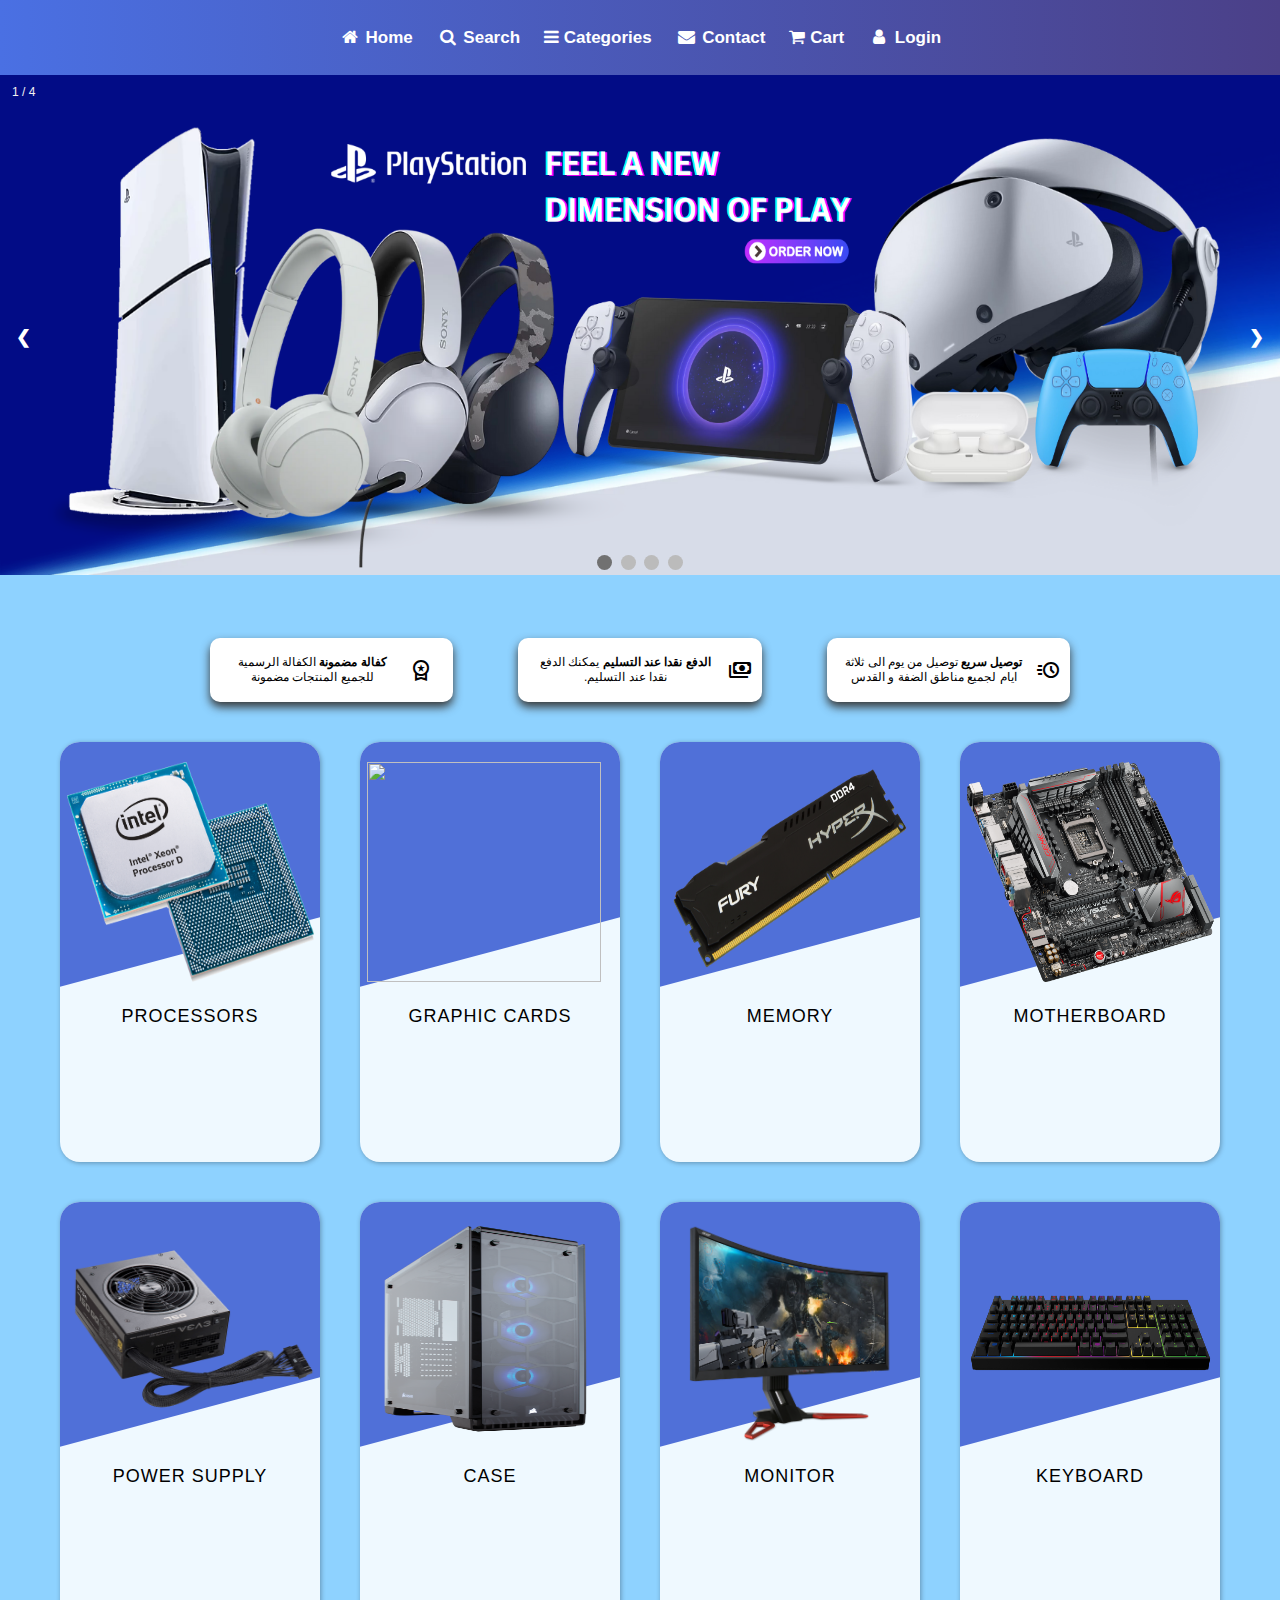
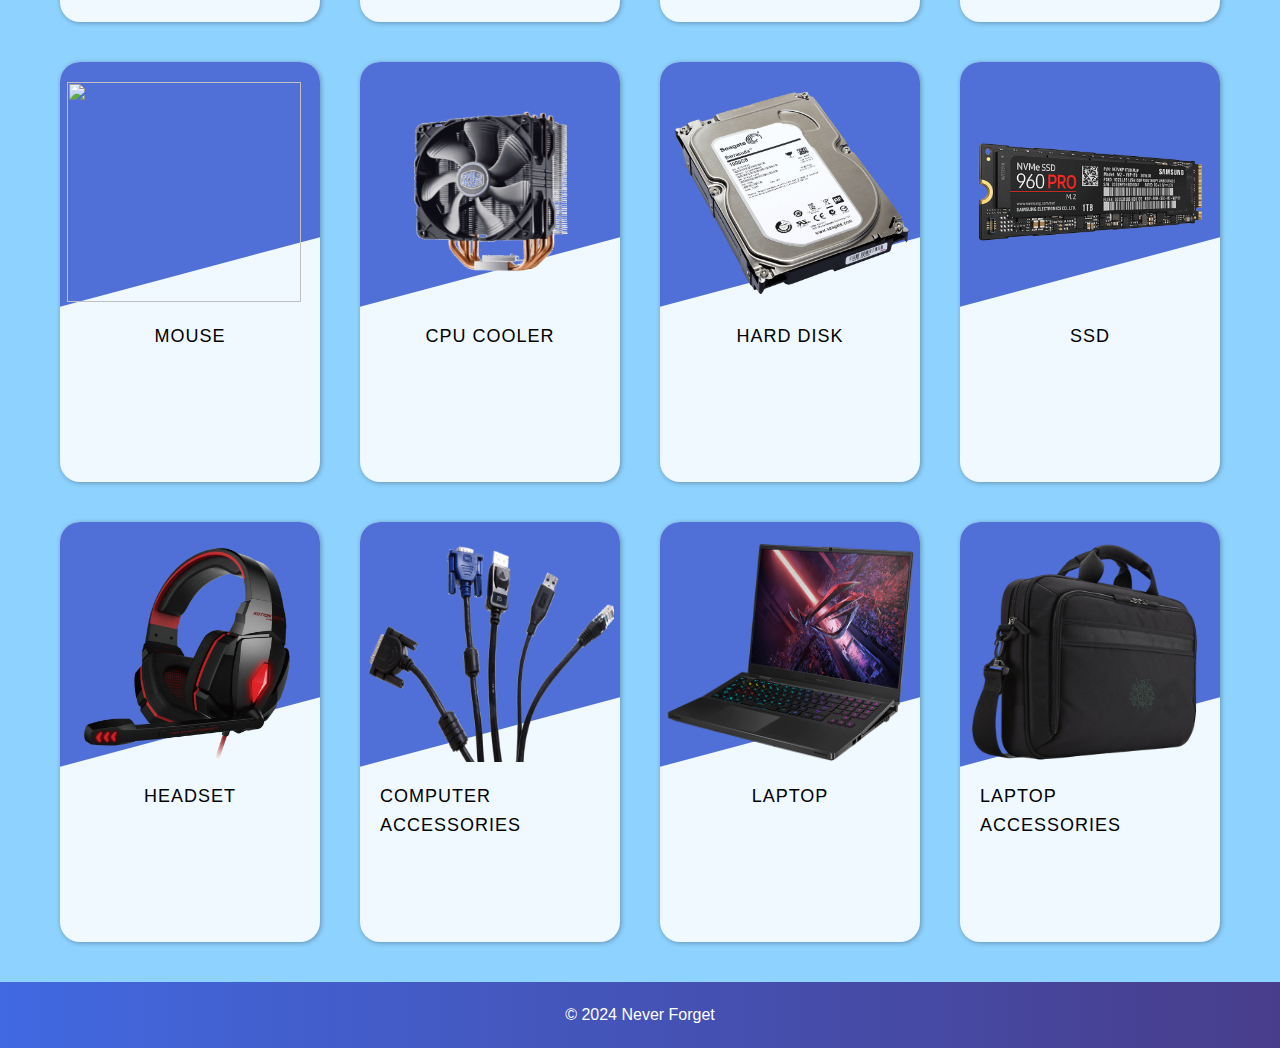
==== commit dc58cb26: "Merge remote-tracking branch 'origin/master'" ====
--- a/HTML/index.html
+++ b/HTML/index.html
@@ -7,7 +7,7 @@
     <link rel="stylesheet" href="../CSS/main%20style.css">
     <link rel="stylesheet" href="https://cdnjs.cloudflare.com/ajax/libs/font-awesome/4.7.0/css/font-awesome.min.css">
     <script src="../JS/backgroundScript.js"></script>
-
+    <link rel="stylesheet" href="https://fonts.googleapis.com/css2?family=Material+Symbols+Outlined:opsz,wght,FILL,GRAD@20..48,100..700,0..1,-50..200" />
 </head>
 <body>
 <header>
@@ -37,29 +37,31 @@
 
             <!-- Full-width images with number and caption text -->
             <div class="mySlides fade">
-                <div class="numbertext">1 / 3</div>
-                <img src="../IMAGES/9_11_WTC_South_Tower_Plane_Crash.gif" style="width:100%; height: 500px;" >
-                <div class="text">the glorious september 11th</div>
+                <div class="numbertext">1 / 4</div>
+                <img src="../IMAGES/playstation-banner.png" style="width:100%; height: 500px;" >
+                <div class="text"></div>
             </div>
 
             <div class="mySlides fade">
-                <div class="numbertext">2 / 3</div>
-                <img src="../IMAGES/great%20depression.webp" style="width:100%; height: 500px;">
-                <div class="text">the great depression &hearts;</div>
+                <div class="numbertext">2 / 4</div>
+                <img src="../IMAGES/ROG-Ally-2023-RC71L-banner-1.png" style="width:100%; height: 500px;">
+                <div class="text"></div>
             </div>
 
             <div class="mySlides fade">
-                <div class="numbertext">3 / 3</div>
-                <img src="../IMAGES/kennedy%20snip.gif" style="width:100%; height: 500px;">
-                <div class="text">kennedy head blown into bits </div>
+                <div class="numbertext">3 / 4</div>
+                <img src="../IMAGES/Wireless-Controller-banner.png" style="width:100%; height: 500px;">
+                <div class="text"></div>
             </div>
 
             <div class="mySlides fade">
                 <div class="numbertext">4 / 4</div>
-                <iframe STYLE="width: 100%; height:500px;" width="560" height="315" src="https://www.youtube.com/embed/mQ5khClAFIo" frameborder="0"
-                        allow="accelerometer; autoplay; clipboard-write; encrypted-media; gyroscope; picture-in-picture"
-                        allowfullscreen></iframe>
-                <div class="text">GET UP COCK SUCKERS IT'S ALL OVER</div>
+                <iframe style="width:100%; height:500px"
+                        src="https://www.youtube.com/embed/MXDb6pAnFBg?si=n2dXSa6nW0dvcQke"
+                        title="YouTube video player" frameborder="0" allow="accelerometer; autoplay;
+                        clipboard-write; encrypted-media; gyroscope; picture-in-picture; web-share"
+                        referrerpolicy="strict-origin-when-cross-origin" allowfullscreen ></iframe>
+                <div class="text"></div>
             </div>
 
             <!-- Next and previous buttons -->
@@ -75,9 +77,52 @@
             </div>
         </div>
         <br>
-
-
-        <table cellspacing="20px">
+<!--   #############################################################################################     -->
+
+        <div class="bottom-benefit-section">
+            <div class="container">
+
+                <div class="benefit-col">
+                    <div class="ico-wrap">
+                        <span class="material-symbols-outlined" style="padding-right: 10px">
+                        workspace_premium
+                        </span>
+                    </div>
+                    <div class="text-wrap" style="padding-left: 15px">
+                        <strong class="title-text">كفالة مضمونة </strong>
+                        <span>الكفالة  الرسمية للجميع المنتجات مضمونة </span>
+                    </div>
+                </div>
+
+                <div class="benefit-col">
+                    <div class="ico-wrap">
+                        <span class="material-symbols-outlined">
+                        payments
+                        </span>
+                    </div>
+                    <div class="text-wrap" style="padding-left: 15px">
+                        <strong class="title-text">الدفع نقدا عند التسليم</strong>
+                        <span>يمكنك الدفع نقدا عند التسليم.</span>
+                    </div>
+                </div>
+
+                <div class="benefit-col">
+                    <div class="ico-wrap">
+                    <span class="material-symbols-outlined">
+                    acute
+                    </span>
+                    </div>
+                    <div class="text-wrap" style="padding-left: 15px">
+                        <strong class="title-text">توصيل سريع </strong>
+                        <span>توصيل من يوم  الى ثلاثة ايام لجميع مناطق الضفة و القدس </span>
+                    </div>
+                </div>
+
+
+            </div>
+        </div>
+<!---->
+        <table cellspacing="40px">
             <tr>
                 <td>
                     <div class="card">
